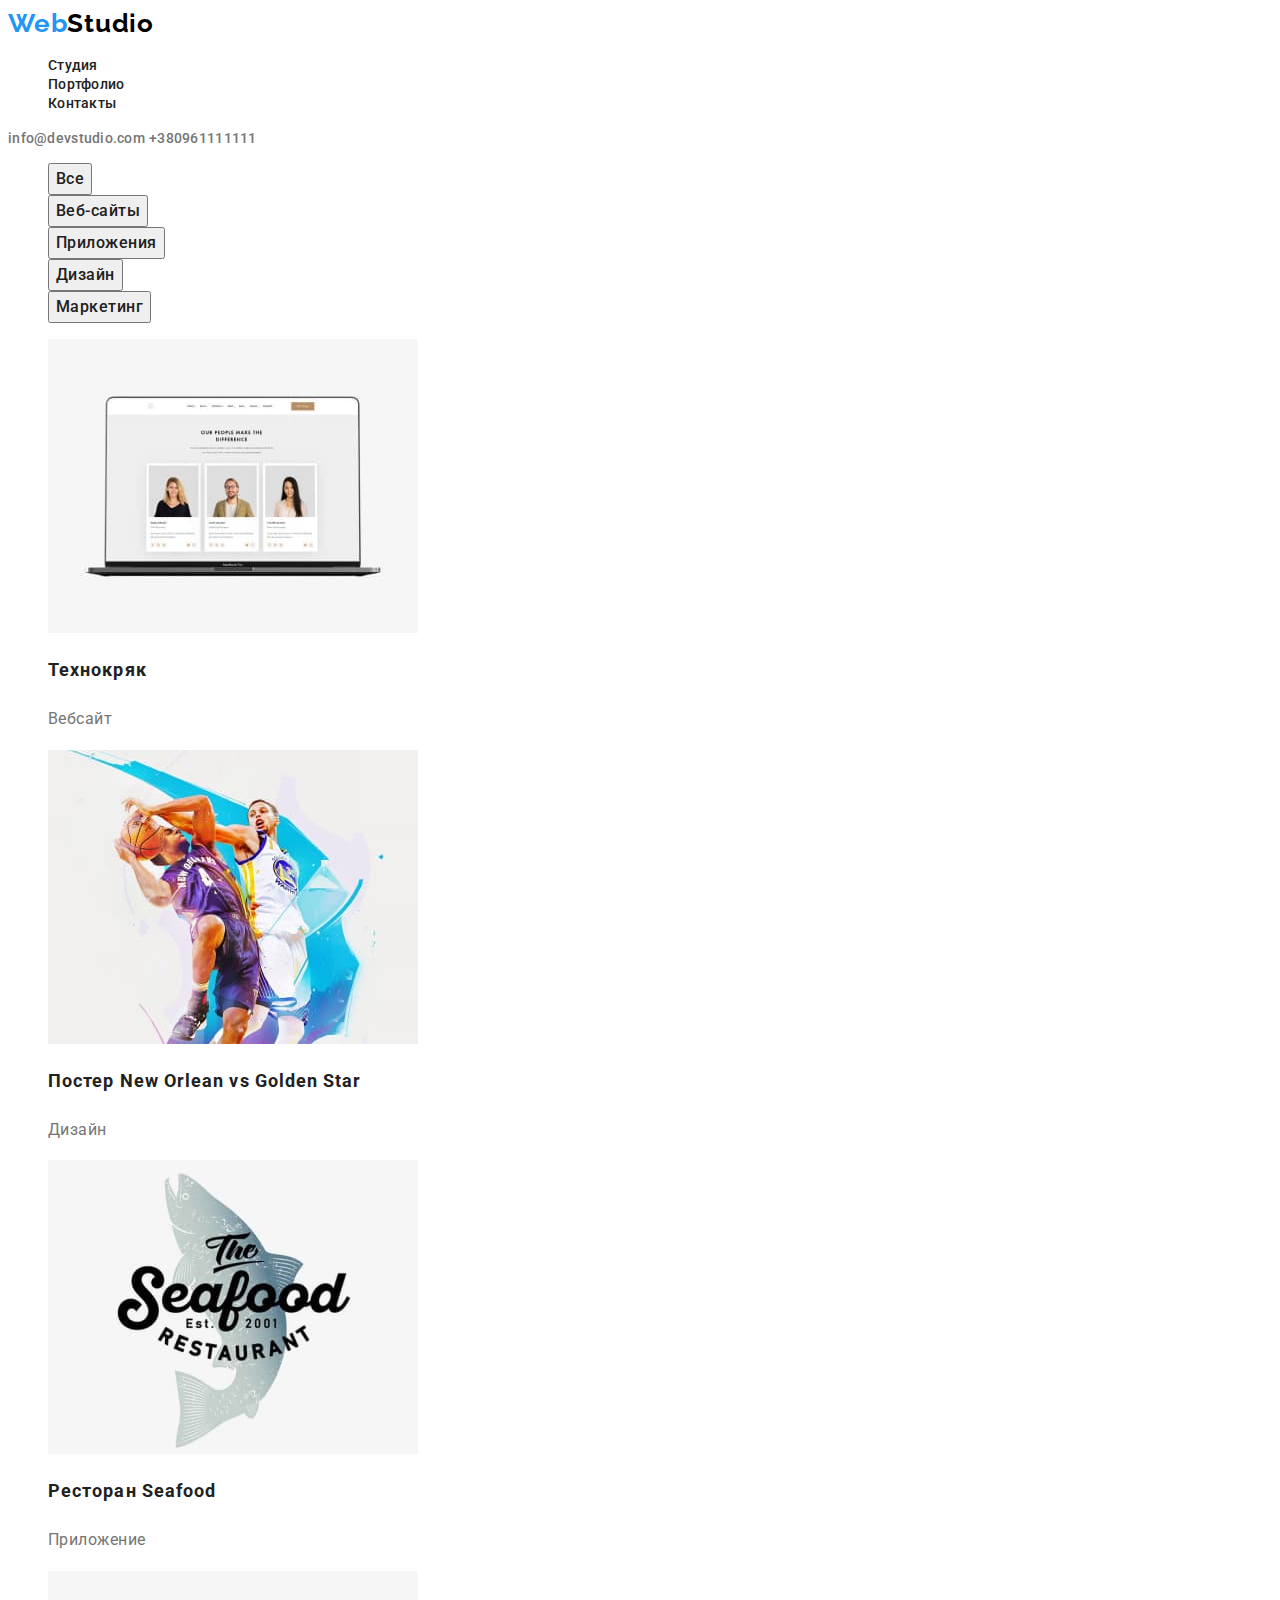
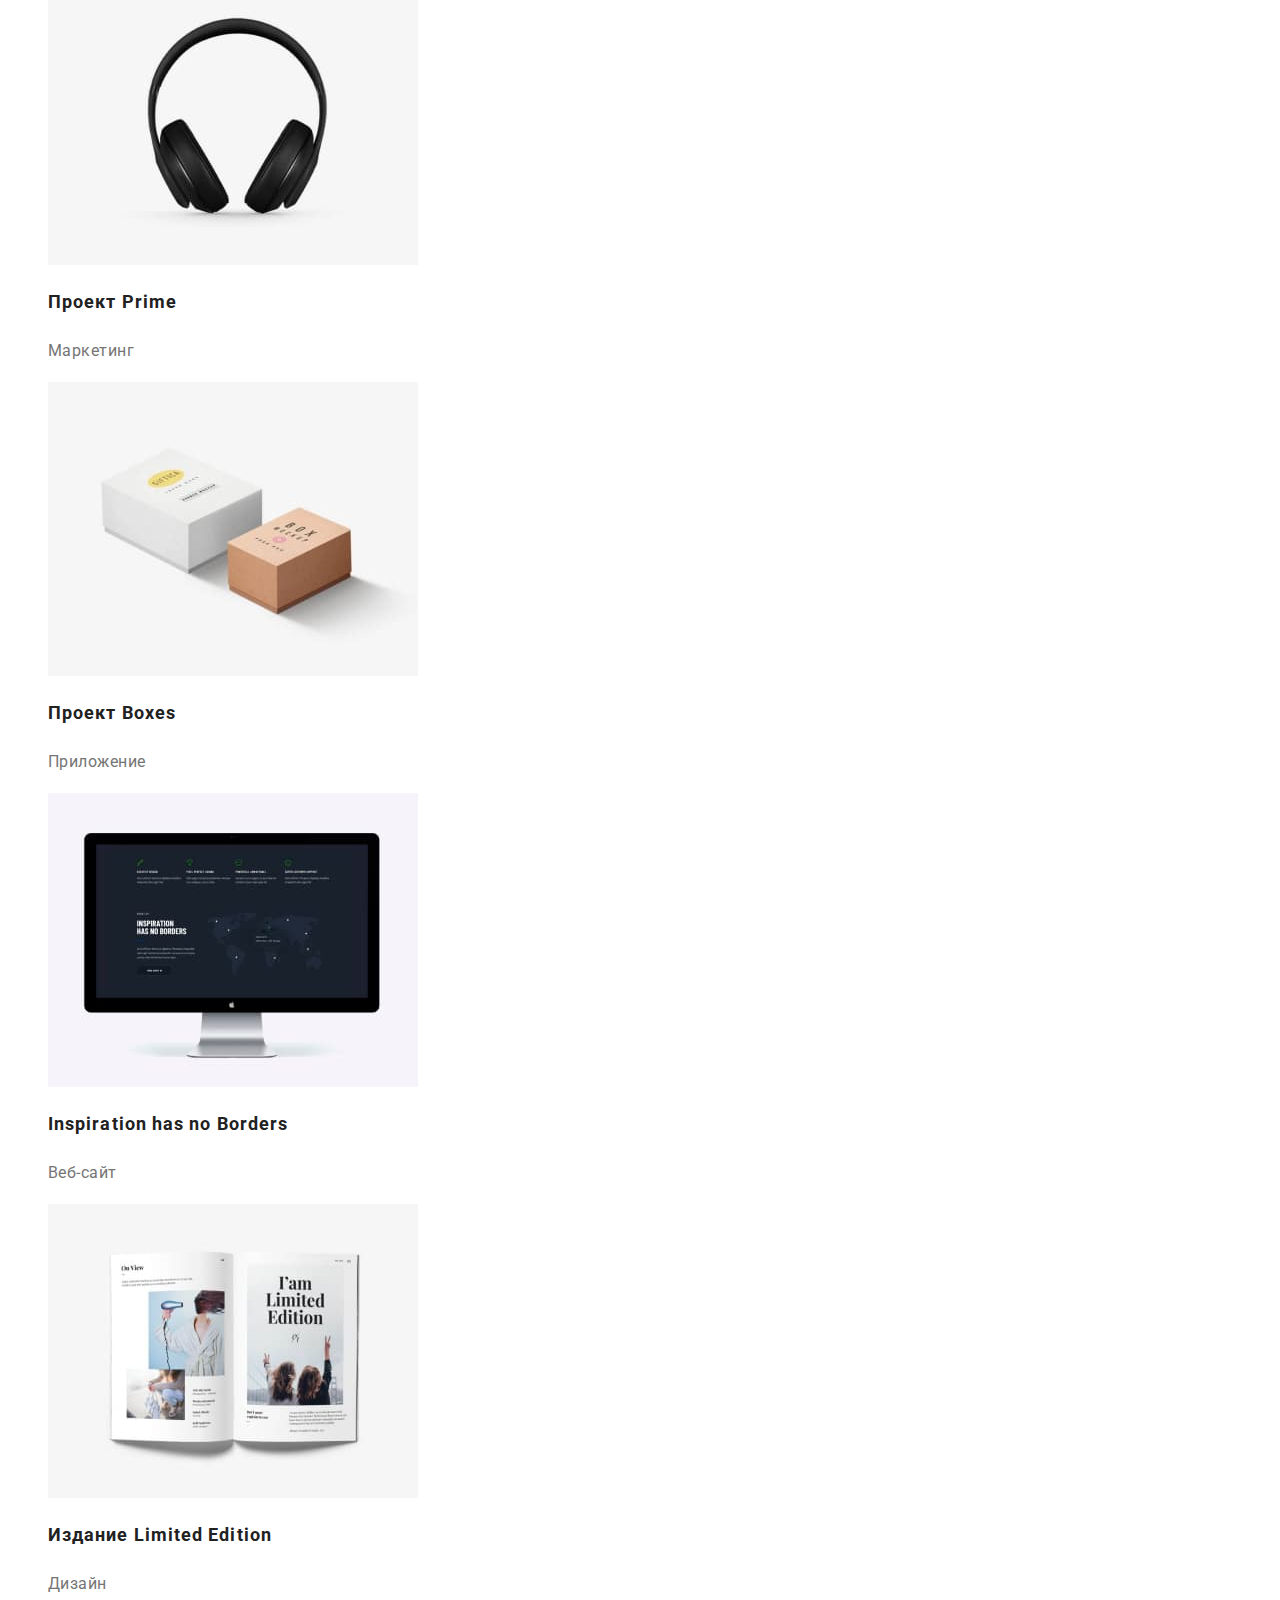
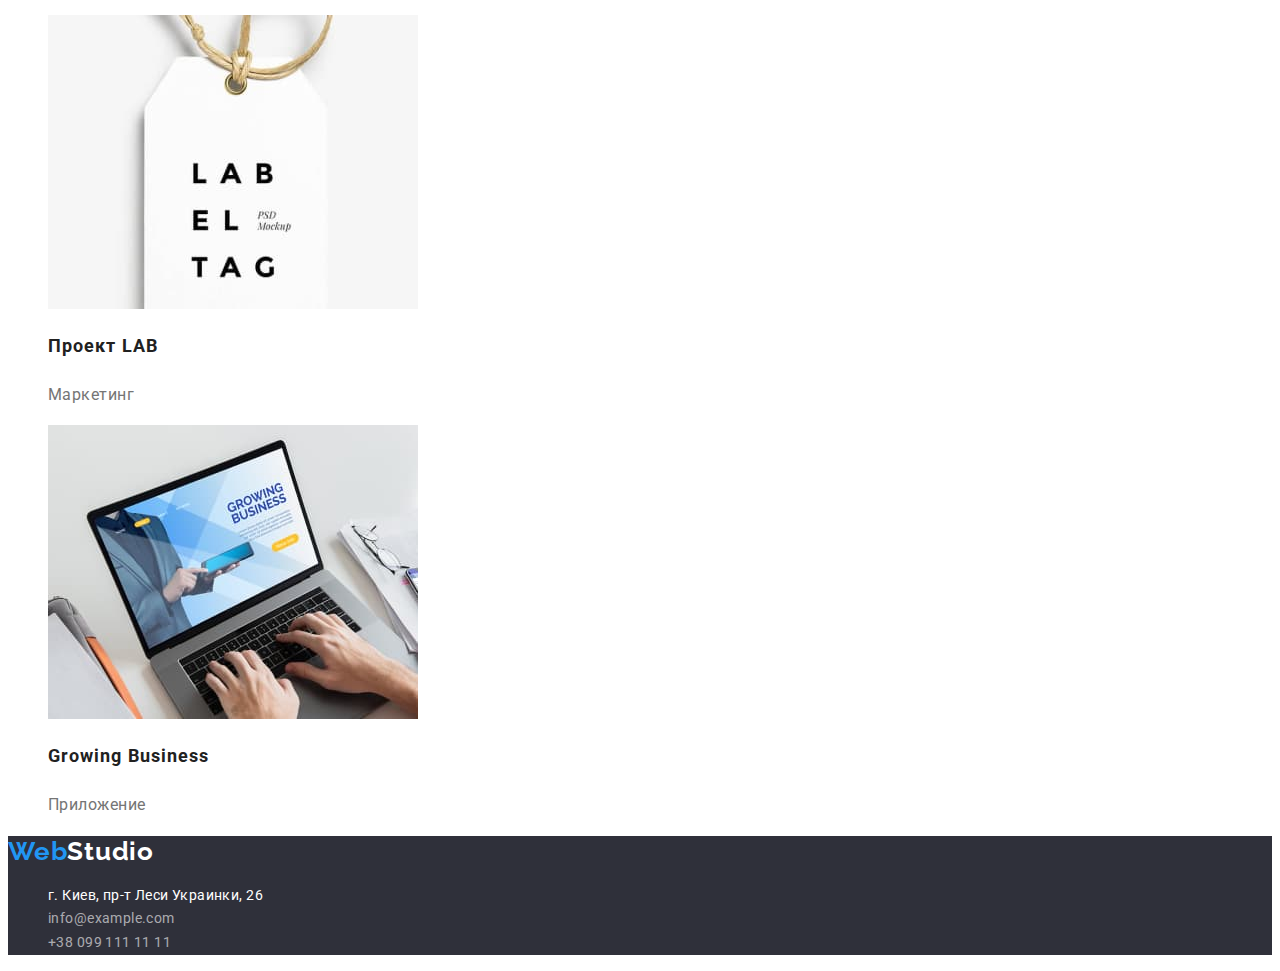
==== portfolio.html @ c84b39d0 "Initial commit" ====
<!DOCTYPE html>
<html lang="ru">
<head>
    <meta charset="UTF-8">
    <meta http-equiv="X-UA-Compatible" content="IE=edge">
    <meta name="viewport" content="width=device-width, initial-scale=1.0">
    <title>Document</title>
    <link rel="preconnect" href="https://fonts.googleapis.com">
    <link rel="preconnect" href="https://fonts.gstatic.com" crossorigin>
    <link
        href="https://fonts.googleapis.com/css2?family=Raleway:wght@700&family=Roboto:wght@400;500;700;900&display=swap"
        rel="stylesheet">
    <link rel="stylesheet" href="./css/styles.css">
</head>
<body class="body">
    <header class="header">
        <a class="logo link" href="#"><span>Web</span>Studio</a>
        <nav class="header-nav">
            <ul class="list">
                <li><a href="./index.html" class="header-link link">Студия</a></li>
                <li><a href="./portfolio.html" class="header-link link">Портфолио</a></li>
                <li><a href="#" class="header-link link">Контакты</a></li>
            </ul>
        </nav>
        <a href="mailto:info@devstudio.com" class="header-contacts link">info@devstudio.com</a>
        <a href="tel:+380961111111" class="header-contacts link">+380961111111</a>
    </header>
    <main>
        <section class="projects">
            <h1 class="visually-hidden">Проекты</h1>
            <ul class="list">
                <li><button type="button" class="projects-button">Все</button></li>
                <li><button type="button" class="projects-button">Веб-сайты</button></li>
                <li><button type="button" class="projects-button">Приложения</button></li>
                <li><button type="button" class="projects-button">Дизайн</button></li>
                <li><button type="button" class="projects-button">Маркетинг</button></li>
            </ul>
            <ul class="project-list list">
                <li>
                    <img src="./images/project_photo1.jpg" alt="ноутбук с открытым вебсайтом" width="370" height="294">
                    <h2 class="projects-title">Технокряк</h2>
                    <p class="projects-text">Вебсайт</p>
                </li>
                <li>
                    <img src="./images/project_photo2.jpg" alt="Постер с баскетболистами" width="370" height="294">
                    <h2 class="projects-title">Постер New Orlean vs Golden Star</h2>
                    <p class="projects-text">Дизайн</p>
                </li>
                <li>
                    <img src="./images/project_photo3.jpg" alt="лого ресторана" width="370" height="294">
                    <h2 class="projects-title">Ресторан Seafood</h2>
                    <p class="projects-text">Приложение</p>
                </li>
                <li>
                    <img src="./images/project_photo4.jpg" alt="наушники" width="370" height="294">
                    <h2 class="projects-title">Проект Prime</h2>
                    <p class="projects-text">Маркетинг</p>
                </li>
                <li>
                    <img src="./images/project_photo5.jpg" alt="коробки" width="370" height="294">
                    <h2 class="projects-title">Проект Boxes</h2>
                    <p class="projects-text">Приложение</p>
                </li>
                <li>
                    <img src="./images/project_photo6.jpg" alt="монитор с сайтом" width="370" height="294">
                    <h2 class="projects-title">Inspiration has no Borders</h2>
                    <p class="projects-text">Веб-сайт</p>
                </li>
                <li>
                    <img src="./images/project_photo7.jpg" alt="книга" width="370" height="294">
                    <h2 class="projects-title">Издание Limited Edition</h2>
                    <p class="projects-text">Дизайн</p>
                </li>
                <li>
                    <img src="./images/project_photo8.jpg" alt="ярлык" width="370" height="294">
                    <h2 class="projects-title">Проект LAB</h2>
                    <p class="projects-text">Маркетинг</p>
                </li>
                <li>
                    <img src="./images/project_photo9.jpg" alt="ноутбук с открытым приложением" width="370" height="294">
                    <h2 class="projects-title">Growing Business</h2>
                    <p class="projects-text">Приложение</p>
                </li>
            </ul>
        </section>
    </main>
    <footer class="footer">
        <a href="#" class="logo link footer-logo"><span>Web</span>Studio</a>
        <address>
            <ul class="list">
                <li><a href="https://goo.gl/maps/gwLvTVxYLncjtafa9" target="_blank" rel="noopener noreferrer nofollow"
                        class="footer-address link">г. Киев, пр-т Леси Украинки, 26</a></li>
                <li><a href="mailto:info@example.com" class="footer-contacts link">info@example.com</a></li>
                <li><a href="tel:+380991111111" class="footer-contacts link">+38 099 111 11 11</a></li>
            </ul>
        </address>
    </footer>
</body>
</html>
---- css/styles.css ----
:root {
  --accent-color: #2196f3;
  --main-text-color: #757575;
  --title-color: #212121;
  --header-links-color: #212121;
  --header-contacts-color: #757575;
  --footer-contacts-color: #ffffff99;
  --sec-bg-color: #2f303a;
  --third-bg-color: #f5f4fa;
  --logo-color: #000000;
  --logo-sec-color: #ffffff;
  --hero-color: #ffffff;
  --button-hover-color: #ffffff;
  --footer-address-color: #ffffff;
  --portfolio-button-color: #212121;
}

.list {
  list-style: none;
}

.link {
  text-decoration: none;
}

.visually-hidden {
  position: absolute;
  width: 1px;
  height: 1px;
  margin: -1px;
  border: 0;
  padding: 0;
  white-space: nowrap;
  clip-path: inset(100%);
  clip: rect(0 0 0 0);
  overflow: hidden;
}
/* font-family: 'Raleway' sans-serif; */

body {
  font-family: "Roboto", sans-serif;
  color: var(--title-color);
  /* сложилось впечатление, что тайтлов там больше всего */
}

/* header */
.logo {
  font-family: "Raleway", sans-serif;
  font-weight: 700;
  font-size: 26px;
  line-height: 1.2;
  letter-spacing: 0.03em;
  color: var(--logo-color);
}

.logo span {
  color: var(--accent-color);
}

.header-link {
  font-weight: 500;
  font-size: 14px;
  line-height: 1.15;
  letter-spacing: 0.02em;
  color: var(--header-links-color);
}

.header-contacts {
  font-weight: 500;
  font-size: 14px;
  line-height: 1.15;
  letter-spacing: 0.02em;
  color: var(--header-contacts-color);
}

.header-link:hover,
.header-link:focus,
.header-contacts:hover,
.header-contacts:focus {
  color: var(--accent-color);
}

/* hero */
.hero {
  background-color: var(--sec-bg-color);
}

.hero-text {
  font-weight: 900;
  font-size: 44px;
  line-height: 1.36;
  letter-spacing: 0.06em;
  text-transform: uppercase;
  color: var(--hero-color);
}

.hero-button {
  background: #2196f3;
  box-shadow: 0px 4px 4px
    rgba(0, 0, 0, 0.15);
  border-radius: 4px;
  font-weight: 700;
  font-size: 16px;
  line-height: 1.87;
  display: flex;
  align-items: center;
  letter-spacing: 0.06em;
  color: var(--hero-color);
}

/* features */
.features-titles {
  font-size: 14px;
  line-height: 1.15;
  letter-spacing: 0.03em;
  text-transform: uppercase;
  color: inherit;
}

.features-p {
  font-size: 14px;
  line-height: 1.71;
  letter-spacing: 0.03em;
  color: var(--main-text-color);
}

/* speciality */
.speciality-title {
  font-size: 36px;
  line-height: 1.17;
  letter-spacing: 0.03em;
  color: inherit;
}

/* team */
.team {
  background-color: var(
    --third-bg-color
  );
}
/* .team-list {} */
.team-title {
  font-size: 36px;
  line-height: 1.17;
  letter-spacing: 0.03em;
  color: inherit;
}

.team-name {
  font-weight: 500;
  font-size: 16px;
  line-height: 1.9;
  letter-spacing: 0.03em;
  color: inherit;
}

.team-prof {
  font-size: 16px;
  line-height: 1.9;
  letter-spacing: 0.03em;
  color: var(--main-text-color);
}

/* footer */
.footer {
  background-color: var(--sec-bg-color);
}

.footer-contacts {
  font-style: normal;
  font-size: 14px;
  line-height: 1.71;
  letter-spacing: 0.03em;
  color: var(--footer-contacts-color);
}

.footer-contacts:hover,
.footer-contacts:focus {
  color: var(--accent-color);
}

.footer-address {
  font-style: normal;
  font-size: 14px;
  line-height: 1.71;
  letter-spacing: 0.03em;
  color: var(--footer-address-color);
}

.footer-logo {
  color: var(--logo-sec-color);
}

/* portfolio */
.projects-button {
  font-family: inherit;
  font-style: normal;
  font-weight: 500;
  font-size: 16px;
  line-height: 1.62;
  text-align: center;
  letter-spacing: 0.03em;
  cursor: pointer;
  color: var(--portfolio-button-color);
}

.projects-button:hover {
  background-color: var(--accent-color);
  color: var(--button-hover-color);
}

.projects-title {
  font-size: 18px;
  line-height: 2;
  letter-spacing: 0.06em;
  color: inherit;
}

.projects-text {
  font-size: 16px;
  line-height: 1.87;
  letter-spacing: 0.03em;
  color: var(--main-text-color);
}
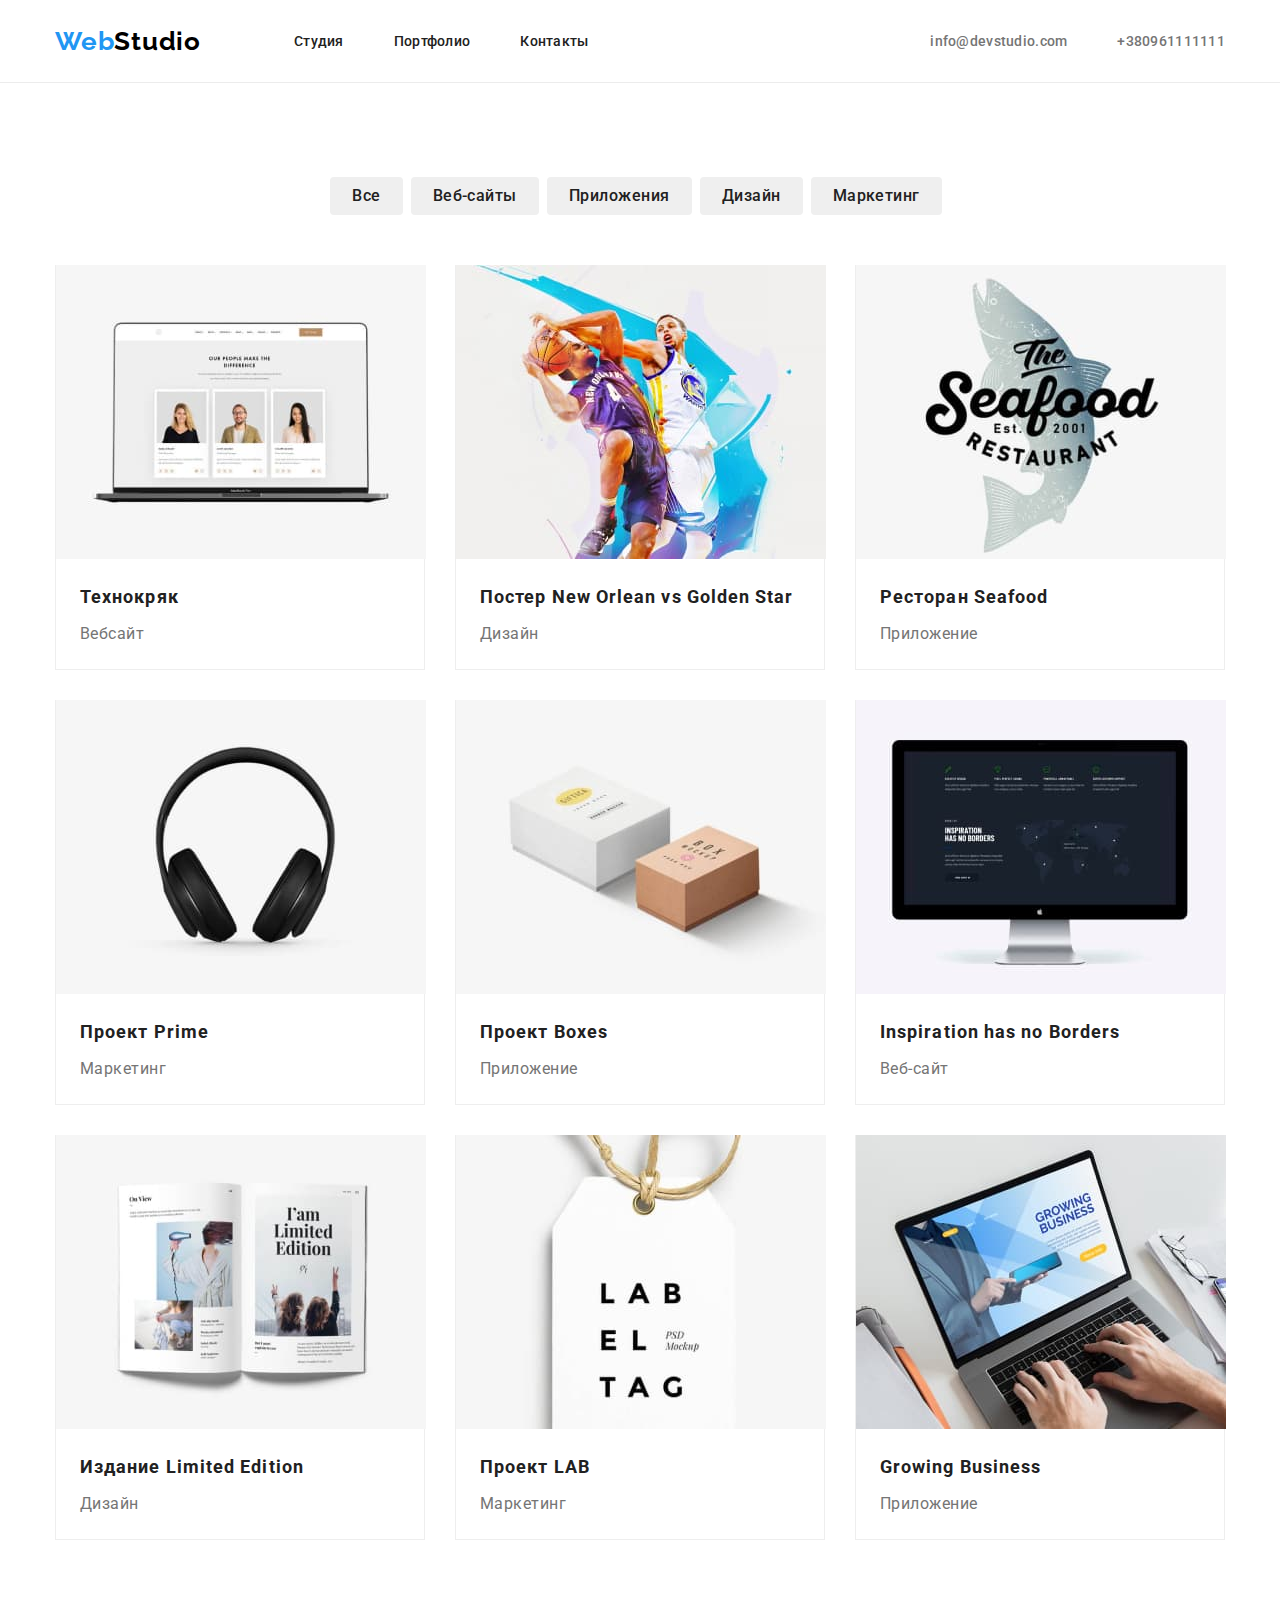
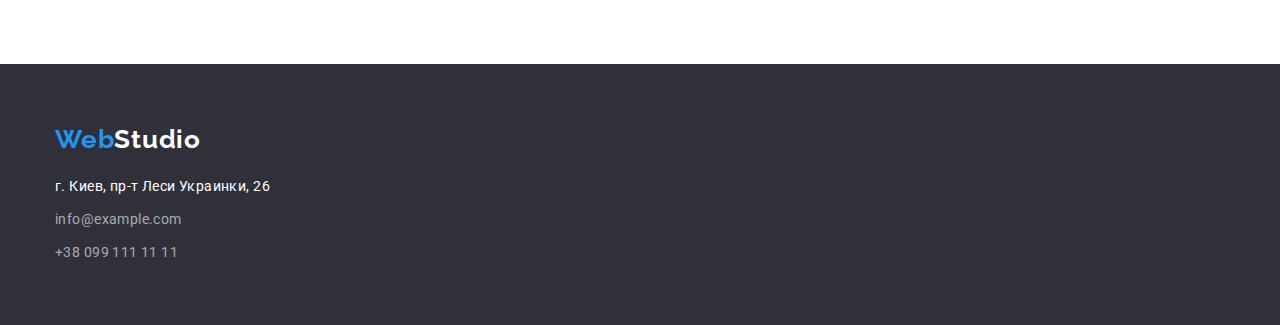
==== commit 91eba7ef: "update" ====
--- a/portfolio.html
+++ b/portfolio.html
@@ -10,90 +10,112 @@
     <link
         href="https://fonts.googleapis.com/css2?family=Raleway:wght@700&family=Roboto:wght@400;500;700;900&display=swap"
         rel="stylesheet">
+    <link rel="stylesheet" href="https://cdnjs.cloudflare.com/ajax/libs/modern-normalize/1.1.0/modern-normalize.min.css">
     <link rel="stylesheet" href="./css/styles.css">
 </head>
 <body class="body">
     <header class="header">
-        <a class="logo link" href="#"><span>Web</span>Studio</a>
-        <nav class="header-nav">
-            <ul class="list">
-                <li><a href="./index.html" class="header-link link">Студия</a></li>
-                <li><a href="./portfolio.html" class="header-link link">Портфолио</a></li>
-                <li><a href="#" class="header-link link">Контакты</a></li>
+        <div class="container">
+            <a class="header-logo logo link" href="#"><span>Web</span>Studio</a>
+            <nav class="header-nav">
+                <ul class="list">
+                    <li class="header-nav-item"><a href="./index.html" class="header-link link">Студия</a></li>
+                    <li class="header-nav-item"><a href="./portfolio.html" class="header-link link">Портфолио</a></li>
+                    <li class="header-nav-item"><a href="#" class="header-link link">Контакты</a></li>
+                </ul>
+            </nav>
+            <ul class="header-contacts-list list">
+                <li class="header-item"><a href="mailto:info@devstudio.com"
+                        class="header-contacts link">info@devstudio.com</a></li>
+                <li class="header-item"><a href="tel:+380961111111" class="header-contacts link">+380961111111</a></li>
             </ul>
-        </nav>
-        <a href="mailto:info@devstudio.com" class="header-contacts link">info@devstudio.com</a>
-        <a href="tel:+380961111111" class="header-contacts link">+380961111111</a>
+        </div>
     </header>
     <main>
         <section class="projects">
+            <div class="container">
             <h1 class="visually-hidden">Проекты</h1>
-            <ul class="list">
-                <li><button type="button" class="projects-button">Все</button></li>
-                <li><button type="button" class="projects-button">Веб-сайты</button></li>
-                <li><button type="button" class="projects-button">Приложения</button></li>
-                <li><button type="button" class="projects-button">Дизайн</button></li>
-                <li><button type="button" class="projects-button">Маркетинг</button></li>
+            <ul class="projects-filters list">
+                <li class="projects-item"><button type="button" class="projects-button">Все</button></li>
+                <li class="projects-item"><button type="button" class="projects-button">Веб-сайты</button></li>
+                <li class="projects-item"><button type="button" class="projects-button">Приложения</button></li>
+                <li class="projects-item"><button type="button" class="projects-button">Дизайн</button></li>
+                <li class="projects-item"><button type="button" class="projects-button">Маркетинг</button></li>
             </ul>
             <ul class="project-list list">
-                <li>
+                <li class="projects-list">
                     <img src="./images/project_photo1.jpg" alt="ноутбук с открытым вебсайтом" width="370" height="294">
-                    <h2 class="projects-title">Технокряк</h2>
+                    <div class="project-list-text"><h2 class="projects-title">Технокряк</h2>
                     <p class="projects-text">Вебсайт</p>
+                    </div>
                 </li>
-                <li>
+                <li class="projects-list">
                     <img src="./images/project_photo2.jpg" alt="Постер с баскетболистами" width="370" height="294">
-                    <h2 class="projects-title">Постер New Orlean vs Golden Star</h2>
+                    <div class="project-list-text"><h2 class="projects-title">Постер New Orlean vs Golden Star</h2>
                     <p class="projects-text">Дизайн</p>
+                    </div>
                 </li>
-                <li>
+                <li class="projects-list">
                     <img src="./images/project_photo3.jpg" alt="лого ресторана" width="370" height="294">
-                    <h2 class="projects-title">Ресторан Seafood</h2>
+                    <div class="project-list-text"><h2 class="projects-title">Ресторан Seafood</h2>
                     <p class="projects-text">Приложение</p>
+                    </div>
                 </li>
-                <li>
+                <li class="projects-list">
                     <img src="./images/project_photo4.jpg" alt="наушники" width="370" height="294">
-                    <h2 class="projects-title">Проект Prime</h2>
+                    <div class="project-list-text"><h2 class="projects-title">Проект Prime</h2>
                     <p class="projects-text">Маркетинг</p>
+                    </div>
                 </li>
-                <li>
+                <li class="projects-list">
                     <img src="./images/project_photo5.jpg" alt="коробки" width="370" height="294">
-                    <h2 class="projects-title">Проект Boxes</h2>
+                    <div class="project-list-text"><h2 class="projects-title">Проект Boxes</h2>
                     <p class="projects-text">Приложение</p>
+                    </div>
                 </li>
-                <li>
+                <li class="projects-list">
                     <img src="./images/project_photo6.jpg" alt="монитор с сайтом" width="370" height="294">
-                    <h2 class="projects-title">Inspiration has no Borders</h2>
+                    <div class="project-list-text"><h2 class="projects-title">Inspiration has no Borders</h2>
                     <p class="projects-text">Веб-сайт</p>
+                    </div>
                 </li>
-                <li>
+                <li class="projects-list">
                     <img src="./images/project_photo7.jpg" alt="книга" width="370" height="294">
-                    <h2 class="projects-title">Издание Limited Edition</h2>
+                    <div class="project-list-text"><h2 class="projects-title">Издание Limited Edition</h2>
                     <p class="projects-text">Дизайн</p>
+                    </div>
                 </li>
-                <li>
+                <li class="projects-list">
                     <img src="./images/project_photo8.jpg" alt="ярлык" width="370" height="294">
-                    <h2 class="projects-title">Проект LAB</h2>
+                    <div class="project-list-text"><h2 class="projects-title">Проект LAB</h2>
                     <p class="projects-text">Маркетинг</p>
+                    </div>
                 </li>
-                <li>
+                <li class="projects-list">
                     <img src="./images/project_photo9.jpg" alt="ноутбук с открытым приложением" width="370" height="294">
-                    <h2 class="projects-title">Growing Business</h2>
+                    <div class="project-list-text"><h2 class="projects-title">Growing Business</h2>
                     <p class="projects-text">Приложение</p>
+                    </div>
                 </li>
             </ul>
+            </div>
         </section>
     </main>
     <footer class="footer">
-        <a href="#" class="logo link footer-logo"><span>Web</span>Studio</a>
-        <address>
-            <ul class="list">
-                <li><a href="https://goo.gl/maps/gwLvTVxYLncjtafa9" target="_blank" rel="noopener noreferrer nofollow"
-                        class="footer-address link">г. Киев, пр-т Леси Украинки, 26</a></li>
-                <li><a href="mailto:info@example.com" class="footer-contacts link">info@example.com</a></li>
-                <li><a href="tel:+380991111111" class="footer-contacts link">+38 099 111 11 11</a></li>
-            </ul>
-        </address>
+        <div class="container">
+            <a href="#" class="footer-logo logo link"><span>Web</span>Studio</a>
+            <address class="address">
+                <ul class="list">
+                    <li class="address-item"><a href="https://goo.gl/maps/gwLvTVxYLncjtafa9" target="_blank"
+                            rel="noopener noreferrer nofollow" class="footer-address link">г. Киев, пр-т Леси Украинки,
+                            26</a></li>
+                    <li class="address-item"><a href="mailto:info@example.com"
+                            class="footer-contacts link">info@example.com</a></li>
+                    <li class="address-item"><a href="tel:+380991111111" class="footer-contacts link">+38 099 111 11 11</a>
+                    </li>
+                </ul>
+            </address>
+        </div>
     </footer>
 </body>
 </html>--- a/css/styles.css
+++ b/css/styles.css
@@ -35,15 +35,75 @@
   clip: rect(0 0 0 0);
   overflow: hidden;
 }
-/* font-family: 'Raleway' sans-serif; */
+/* font-family: 'Raleway' sans-serif; --left to copy*/
 
 body {
   font-family: "Roboto", sans-serif;
   color: var(--title-color);
-  /* сложилось впечатление, что тайтлов там больше всего */
+}
+
+h1,
+h2,
+h3,
+h4,
+h5,
+h6,
+p,
+ul {
+  margin: 0;
+  padding: 0;
+}
+
+.container {
+  width: 1200px;
+  padding: 0 15px;
+  margin-left: auto;
+  margin-right: auto;
+}
+
+.section {
+  padding-top: 94px;
+  padding-bottom: 94px;
 }
 
 /* header */
+
+.header {
+  display: flex;
+  align-items: center;
+  /* height: 80px; */
+  border-bottom: 1px solid #ececec;
+}
+
+.header .container {
+  display: flex;
+  align-items: center;
+}
+
+.header-nav .list,
+.header .list {
+  display: flex;
+}
+
+.list .header-item + .header-item,
+.list
+  .header-nav-item
+  + .header-nav-item {
+  margin-left: 50px;
+}
+
+/* сделал на случай смены логотипа */
+.header-nav {
+  margin-top: 32px;
+  margin-bottom: 32px;
+}
+
+.header-logo {
+  margin-right: 93px;
+  padding-top: 25px;
+  padding-bottom: 24px;
+}
+
 .logo {
   font-family: "Raleway", sans-serif;
   font-weight: 700;
@@ -73,6 +133,10 @@
   color: var(--header-contacts-color);
 }
 
+.header-contacts-list {
+  margin-left: auto;
+}
+
 .header-link:hover,
 .header-link:focus,
 .header-contacts:hover,
@@ -83,15 +147,25 @@
 /* hero */
 .hero {
   background-color: var(--sec-bg-color);
+  text-align: center;
+  padding-bottom: 203px;
+  padding-top: 200px;
 }
 
 .hero-text {
+  display: flex;
+  justify-content: center;
+  max-width: 696px;
+  flex-wrap: wrap;
   font-weight: 900;
   font-size: 44px;
   line-height: 1.36;
   letter-spacing: 0.06em;
   text-transform: uppercase;
   color: var(--hero-color);
+  margin-bottom: 30px;
+  margin-left: auto;
+  margin-right: auto;
 }
 
 .hero-button {
@@ -102,19 +176,28 @@
   font-weight: 700;
   font-size: 16px;
   line-height: 1.87;
-  display: flex;
-  align-items: center;
   letter-spacing: 0.06em;
   color: var(--hero-color);
+  cursor: pointer;
+  border: transparent;
+  min-width: 200px;
+  /* min-height: 50px; */
+  padding: 10px 32px;
 }
 
 /* features */
+
+.features {
+  padding-bottom: 0;
+}
+
 .features-titles {
   font-size: 14px;
   line-height: 1.15;
   letter-spacing: 0.03em;
   text-transform: uppercase;
   color: inherit;
+  padding-bottom: 10px;
 }
 
 .features-p {
@@ -124,12 +207,42 @@
   color: var(--main-text-color);
 }
 
+.features-list {
+  display: flex;
+}
+
+.features-list-item {
+  width: 270px;
+}
+
+.list
+  > .features-list-item:not(:last-child) {
+  margin-right: 30px;
+}
+
 /* speciality */
+
 .speciality-title {
   font-size: 36px;
   line-height: 1.17;
   letter-spacing: 0.03em;
   color: inherit;
+  margin-bottom: 50px;
+}
+
+.speciality {
+  text-align: center;
+}
+
+.speciality .list {
+  display: inline-flex;
+  align-items: center;
+  margin: 0;
+}
+
+.list
+  > .speciality-list:not(:last-child) {
+  margin-right: 30px;
 }
 
 /* team */
@@ -137,13 +250,20 @@
   background-color: var(
     --third-bg-color
   );
-}
-/* .team-list {} */
+  text-align: center;
+}
+
+.team-list {
+  display: flex;
+  justify-content: center;
+}
+
 .team-title {
   font-size: 36px;
   line-height: 1.17;
   letter-spacing: 0.03em;
   color: inherit;
+  margin-bottom: 50px;
 }
 
 .team-name {
@@ -161,9 +281,19 @@
   color: var(--main-text-color);
 }
 
+.list
+  > .team-list-item:not(:last-child) {
+  margin-right: 30px;
+}
+
 /* footer */
 .footer {
+  display: flex;
+  align-items: center;
   background-color: var(--sec-bg-color);
+  /* height: 252px; */
+  padding-top: 60px;
+  padding-bottom: 60px;
 }
 
 .footer-contacts {
@@ -191,8 +321,66 @@
   color: var(--logo-sec-color);
 }
 
+.address .list {
+  display: flex;
+  flex-direction: column;
+}
+
+.list .address-item + .address-item {
+  margin-top: 9px;
+}
+
+.footer-logo {
+  margin-bottom: 20px;
+}
+
+.footer .container {
+  display: flex;
+  flex-direction: column;
+}
+
 /* portfolio */
+
+.projects {
+  margin-top: 94px;
+  margin-bottom: 94px;
+  text-align: center;
+}
+
+.project-list {
+  display: flex;
+  flex-wrap: wrap;
+}
+
+.projects-list {
+  display: flex;
+  flex-direction: column;
+  width: 370px;
+  margin-right: 30px;
+  margin-bottom: 30px;
+  border: 1px solid #eeeeee;
+  border-top: none;
+  text-align: left;
+}
+
+.projects-list:nth-child(3n) {
+  margin-right: 0;
+}
+
+.projects-filters {
+  display: inline-flex;
+  /* height: 38px; */
+  margin-bottom: 50px;
+}
+
+.list .projects-item {
+  display: flex;
+  margin-right: 8px;
+}
+
 .projects-button {
+  display: flex;
+  border-radius: 4px;
   font-family: inherit;
   font-style: normal;
   font-weight: 500;
@@ -202,6 +390,9 @@
   letter-spacing: 0.03em;
   cursor: pointer;
   color: var(--portfolio-button-color);
+  border: transparent;
+  align-items: center;
+  padding: 6px 22px;
 }
 
 .projects-button:hover {
@@ -214,6 +405,7 @@
   line-height: 2;
   letter-spacing: 0.06em;
   color: inherit;
+  margin-bottom: 4px;
 }
 
 .projects-text {
@@ -222,3 +414,11 @@
   letter-spacing: 0.03em;
   color: var(--main-text-color);
 }
+
+.project-list-text {
+  padding: 20px 24px;
+  /* outline: 1px solid #eeeeee; */
+  /* border-bottom: 1px solid #eeeeee;
+  border-left: 1px solid #eeeeee;
+  border-right: 1px solid #eeeeee; */
+}
